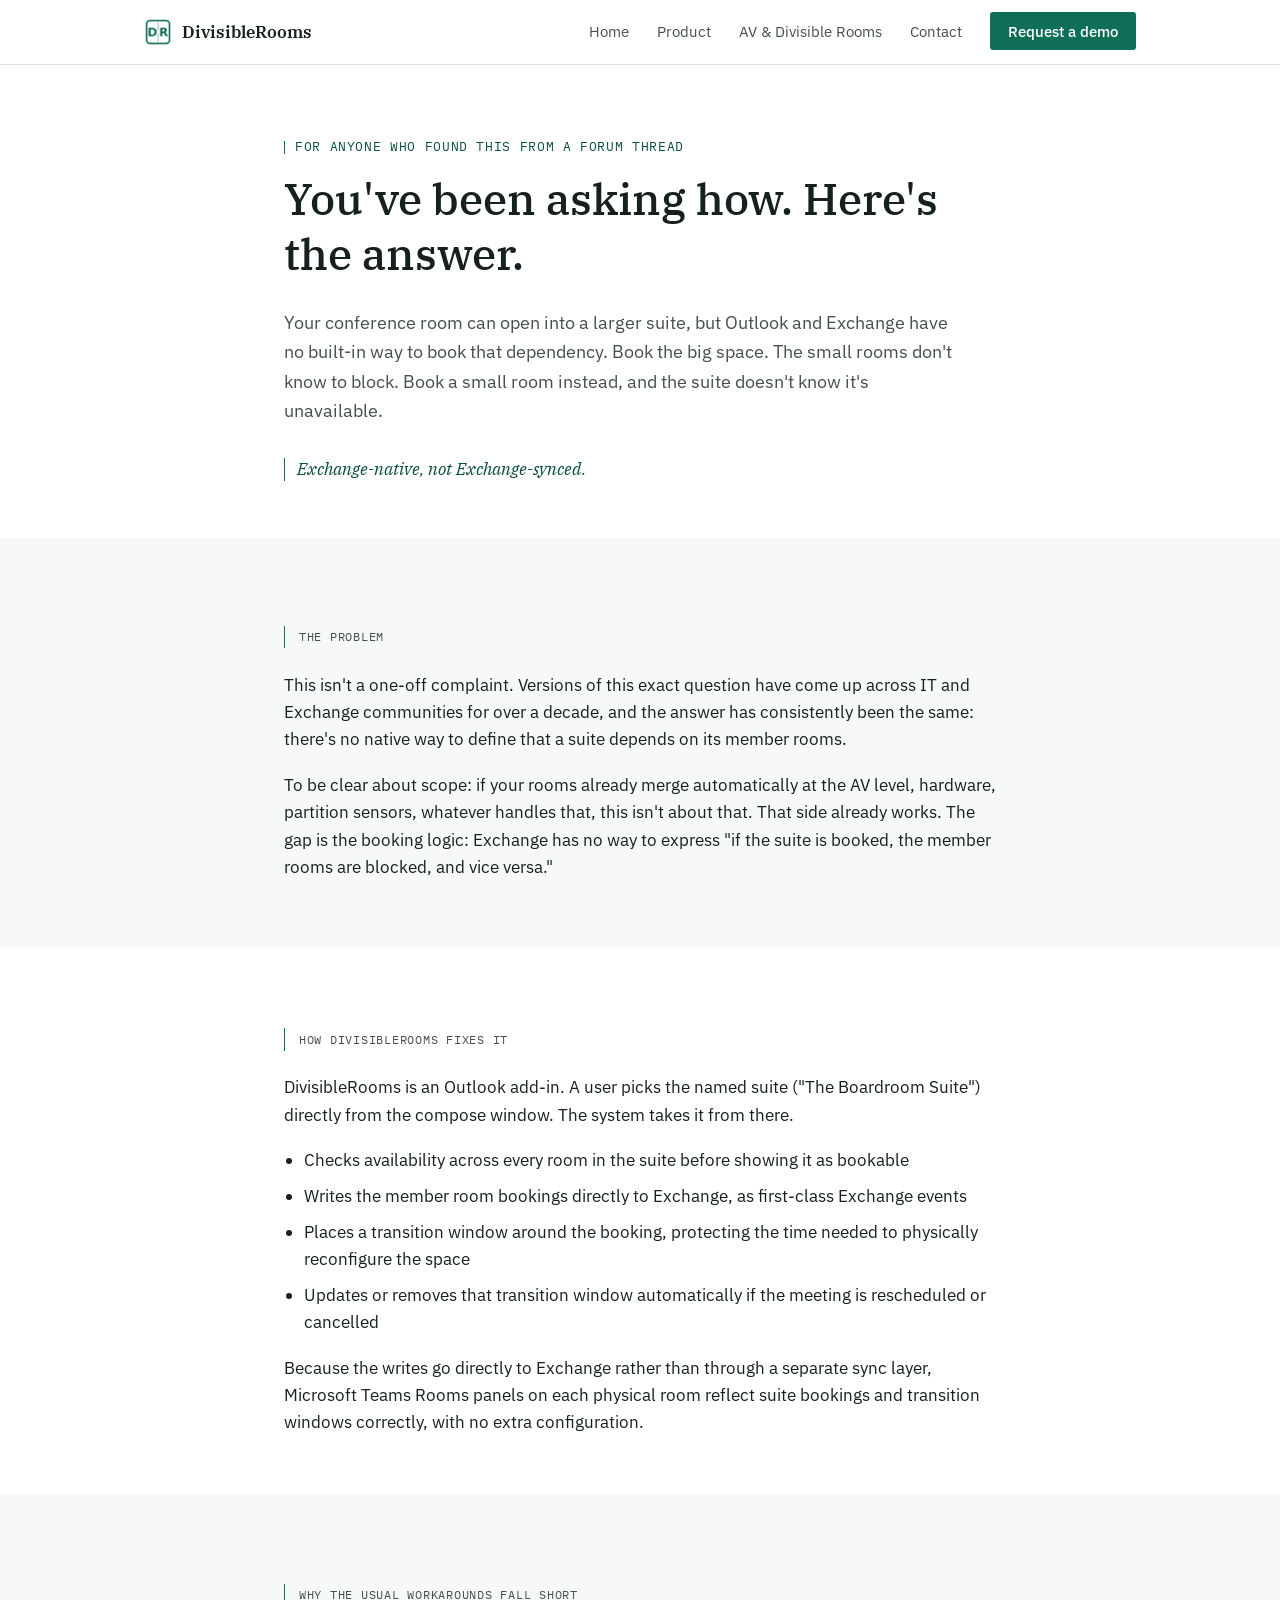
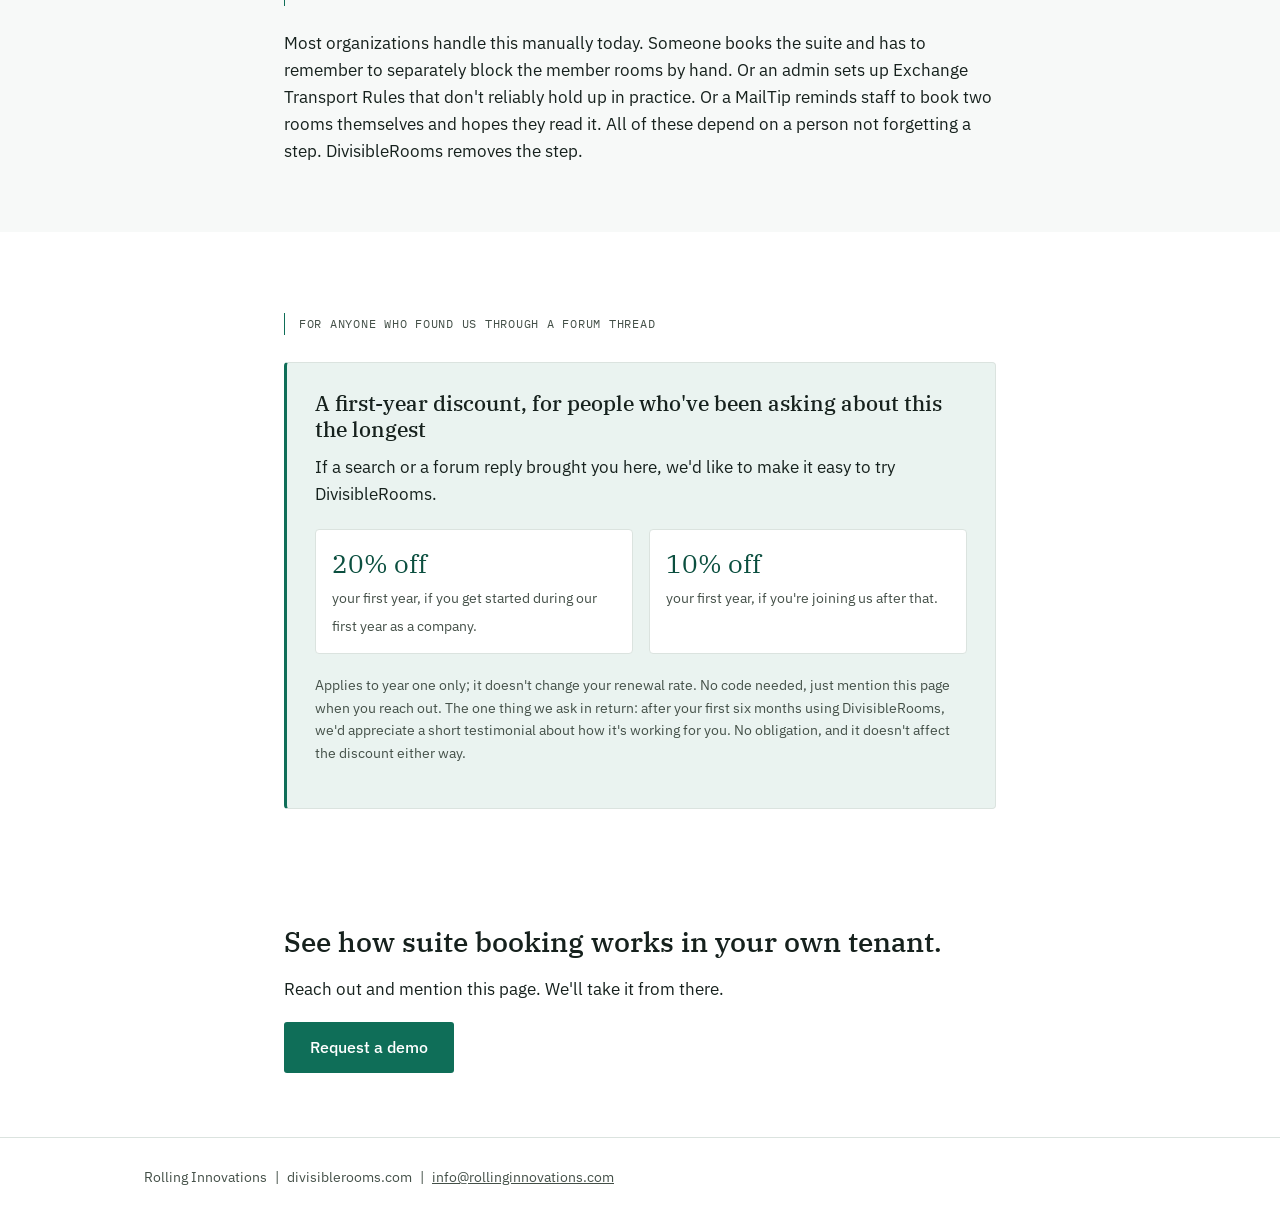
==== room-booking-solved/index.html @ 85475552 "Publish room-booking-solved landing page; site-wide title/meta standardization; 4th differentiator c" ====
<!DOCTYPE html>
<html lang="en">
<head>
<meta charset="UTF-8">
<meta name="viewport" content="width=device-width, initial-scale=1.0">
<title>Divisible Room Booking in Outlook, Solved | DivisibleRooms</title>
<meta name="description" content="Rooms that combine into one space still need to be booked correctly in Exchange. Here's why that's hard, and how DivisibleRooms closes the gap.">
<link rel="canonical" href="https://divisiblerooms.com/room-booking-solved">

<link rel="icon" href="/assets/img/logo.png">
<link rel="preconnect" href="https://fonts.googleapis.com">
<link rel="preconnect" href="https://fonts.gstatic.com" crossorigin>
<link href="https://fonts.googleapis.com/css2?family=IBM+Plex+Serif:wght@400;500;600&family=IBM+Plex+Sans:wght@400;500;600&family=IBM+Plex+Mono:wght@400;500&display=swap" rel="stylesheet">

<style>
  :root{
    --brand: #0f6e58;
    --brand-dark: #0b4f3f;
    --brand-tint: #eaf3f0;
    --ink: #16211d;
    --ink-soft: #445048;
    --line: #dbe3df;
    --bg: #ffffff;
    --bg-alt: #f7f9f8;
    --max: 760px;
  }

  *{ box-sizing: border-box; }
  html{ scroll-behavior: smooth; }
  body{
    margin:0;
    font-family: 'IBM Plex Sans', -apple-system, BlinkMacSystemFont, sans-serif;
    color: var(--ink);
    background: var(--bg);
    line-height: 1.6;
    font-size: 17px;
  }
  h1,h2,h3{
    font-family: 'IBM Plex Serif', Georgia, serif;
    font-weight: 500;
    line-height: 1.25;
    margin: 0 0 0.6em 0;
    color: var(--ink);
  }
  h1{ font-size: clamp(2rem, 4.5vw, 2.75rem); }
  h2{ font-size: clamp(1.4rem, 3vw, 1.75rem); }
  p{ margin: 0 0 1.1em 0; }
  a{ color: var(--brand-dark); }
  .mono{ font-family: 'IBM Plex Mono', monospace; }

  .wrap{ max-width: var(--max); margin: 0 auto; padding: 0 24px; }

  /* --- nav, matches site-wide pattern --- */
  header.site-nav{
    border-bottom: 1px solid var(--line);
  }
  .nav-inner{
    max-width: 1040px; margin: 0 auto; padding: 18px 24px;
    display:flex; align-items:center; justify-content:space-between;
  }
  .nav-inner .logo{ display:flex; align-items:center; gap:10px; font-family:'IBM Plex Serif'; font-weight:600; font-size:1.05rem; color:var(--ink); text-decoration:none; }
  .nav-inner .logo img{ height:28px; width:28px; }
  .nav-links{ display:flex; align-items:center; gap:28px; list-style:none; margin:0; padding:0; }
  .nav-links a{ text-decoration:none; color:var(--ink-soft); font-size:0.95rem; }
  .nav-links a:hover{ color:var(--brand-dark); }
  .nav-cta{
    background:var(--brand); color:#fff !important; padding:9px 18px; border-radius:3px;
    font-size:0.92rem; font-weight:500;
  }
  .nav-toggle{ display:none; }

  /* --- signature motif: the D|R divider bar from the mark --- */
  .rule-label{
    display:flex; align-items:center; gap:14px; margin: 2.4em 0 1.4em 0;
  }
  .rule-label .bar{ width:1px; height:1.3em; background: var(--brand); flex-shrink:0; }
  .rule-label span{
    font-family:'IBM Plex Mono'; font-size:0.78rem; letter-spacing:0.06em;
    text-transform:uppercase; color: var(--ink-soft);
  }

  /* --- hero --- */
  .hero{ padding: 72px 0 48px 0; }
  .hero .eyebrow{
    font-family:'IBM Plex Mono'; font-size:0.8rem; letter-spacing:0.05em;
    color: var(--brand-dark); text-transform:uppercase; margin-bottom:14px;
    display:flex; align-items:center; gap:10px;
  }
  .hero .eyebrow .bar{ width:1px; height:1em; background:var(--brand); }
  .hero p.lede{ font-size:1.15rem; color: var(--ink-soft); max-width: 62ch; }
  .anchor-phrase{
    display:inline-flex; align-items:center; gap:12px;
    font-family:'IBM Plex Serif'; font-style:italic; font-size:1.05rem;
    color: var(--brand-dark); margin-top: 0.6em;
  }
  .anchor-phrase .bar{ width:1px; height:1.4em; background:var(--brand); }

  /* --- sections --- */
  section{ padding: 40px 0; }
  section.alt{ background: var(--bg-alt); }
  section.alt .wrap{ padding-top: 8px; padding-bottom: 8px; }

  ul.tight{ padding-left: 1.2em; margin: 0 0 1.1em 0; }
  ul.tight li{ margin-bottom: 0.5em; }

  /* --- offer callout --- */
  .offer{
    background: var(--brand-tint);
    border: 1px solid var(--line);
    border-left: 3px solid var(--brand);
    border-radius: 4px;
    padding: 28px 28px;
    margin: 1.6em 0;
  }
  .offer h2{ font-size: 1.3rem; margin-bottom: 0.5em; }
  .offer .terms{ display:grid; grid-template-columns: 1fr 1fr; gap: 16px; margin: 1.2em 0; }
  .offer .term{ background:#fff; border:1px solid var(--line); border-radius:4px; padding:14px 16px; }
  .offer .term .pct{ font-family:'IBM Plex Serif'; font-size:1.6rem; color: var(--brand-dark); display:block; }
  .offer .term .desc{ font-size:0.88rem; color: var(--ink-soft); }
  .offer .fine{ font-size:0.88rem; color: var(--ink-soft); }
  @media (max-width: 560px){ .offer .terms{ grid-template-columns: 1fr; } }

  /* --- cta --- */
  .cta-block{
    text-align:left; padding: 48px 0 64px 0;
  }
  .btn-primary{
    display:inline-block; background: var(--brand); color:#fff; text-decoration:none;
    padding: 13px 26px; border-radius:3px; font-weight:500; font-size:1rem;
  }
  .btn-primary:hover{ background: var(--brand-dark); }

  footer{
    border-top: 1px solid var(--line);
    padding: 28px 0; font-size:0.88rem; color: var(--ink-soft);
  }
  footer .wrap{ max-width:1040px; display:flex; gap:8px; flex-wrap:wrap; }
  footer a{ color: var(--ink-soft); }

  @media (max-width: 640px){
    .nav-links{ display:none; }
    .hero{ padding: 48px 0 32px 0; }
  }
</style>
</head>
<body>

<header class="site-nav">
  <div class="nav-inner">
    <a class="logo" href="/index.html">
      <img src="/assets/img/logo.png" alt="DivisibleRooms">
      DivisibleRooms
    </a>
    <ul class="nav-links">
      <li><a href="/index.html">Home</a></li>
      <li><a href="/product.html">Product</a></li>
      <li><a href="/av-integration.html">AV &amp; Divisible Rooms</a></li>
      <li><a href="/contact.html">Contact</a></li>
      <li><a href="/contact.html" class="nav-cta">Request a demo</a></li>
    </ul>
  </div>
</header>

<main>

  <section class="hero">
    <div class="wrap">
      <div class="eyebrow"><span class="bar"></span>For anyone who found this from a forum thread</div>
      <h1>You've been asking how. Here's the answer.</h1>
      <p class="lede">Your conference room can open into a larger suite, but Outlook and Exchange have no built-in way to book that dependency. Book the big space. The small rooms don't know to block. Book a small room instead, and the suite doesn't know it's unavailable.</p>
      <div class="anchor-phrase"><span class="bar"></span>Exchange-native, not Exchange-synced.</div>
    </div>
  </section>

  <section class="alt">
    <div class="wrap">
      <div class="rule-label"><div class="bar"></div><span>The problem</span></div>
      <p>This isn't a one-off complaint. Versions of this exact question have come up across IT and Exchange communities for over a decade, and the answer has consistently been the same: there's no native way to define that a suite depends on its member rooms.</p>
      <p>To be clear about scope: if your rooms already merge automatically at the AV level, hardware, partition sensors, whatever handles that, this isn't about that. That side already works. The gap is the booking logic: Exchange has no way to express "if the suite is booked, the member rooms are blocked, and vice versa."</p>
    </div>
  </section>

  <section>
    <div class="wrap">
      <div class="rule-label"><div class="bar"></div><span>How DivisibleRooms fixes it</span></div>
      <p>DivisibleRooms is an Outlook add-in. A user picks the named suite ("The Boardroom Suite") directly from the compose window. The system takes it from there.</p>
      <ul class="tight">
        <li>Checks availability across every room in the suite before showing it as bookable</li>
        <li>Writes the member room bookings directly to Exchange, as first-class Exchange events</li>
        <li>Places a transition window around the booking, protecting the time needed to physically reconfigure the space</li>
        <li>Updates or removes that transition window automatically if the meeting is rescheduled or cancelled</li>
      </ul>
      <p>Because the writes go directly to Exchange rather than through a separate sync layer, Microsoft Teams Rooms panels on each physical room reflect suite bookings and transition windows correctly, with no extra configuration.</p>
    </div>
  </section>

  <section class="alt">
    <div class="wrap">
      <div class="rule-label"><div class="bar"></div><span>Why the usual workarounds fall short</span></div>
      <p>Most organizations handle this manually today. Someone books the suite and has to remember to separately block the member rooms by hand. Or an admin sets up Exchange Transport Rules that don't reliably hold up in practice. Or a MailTip reminds staff to book two rooms themselves and hopes they read it. All of these depend on a person not forgetting a step. DivisibleRooms removes the step.</p>
    </div>
  </section>

  <section>
    <div class="wrap">
      <div class="rule-label"><div class="bar"></div><span>For anyone who found us through a forum thread</span></div>
      <div class="offer">
        <h2>A first-year discount, for people who've been asking about this the longest</h2>
        <p>If a search or a forum reply brought you here, we'd like to make it easy to try DivisibleRooms.</p>
        <div class="terms">
          <div class="term">
            <span class="pct">20% off</span>
            <span class="desc">your first year, if you get started during our first year as a company.</span>
          </div>
          <div class="term">
            <span class="pct">10% off</span>
            <span class="desc">your first year, if you're joining us after that.</span>
          </div>
        </div>
        <p class="fine">Applies to year one only; it doesn't change your renewal rate. No code needed, just mention this page when you reach out. The one thing we ask in return: after your first six months using DivisibleRooms, we'd appreciate a short testimonial about how it's working for you. No obligation, and it doesn't affect the discount either way.</p>
      </div>
    </div>
  </section>

  <section class="cta-block">
    <div class="wrap">
      <h2>See how suite booking works in your own tenant.</h2>
      <p>Reach out and mention this page. We'll take it from there.</p>
      <a class="btn-primary" href="/contact.html">Request a demo</a>
    </div>
  </section>

</main>

<footer>
  <div class="wrap">
    <span>Rolling Innovations</span>
    <span>|</span>
    <span>divisiblerooms.com</span>
    <span>|</span>
    <a href="mailto:info@rollinginnovations.com">info@rollinginnovations.com</a>
  </div>
</footer>

</body>
</html>
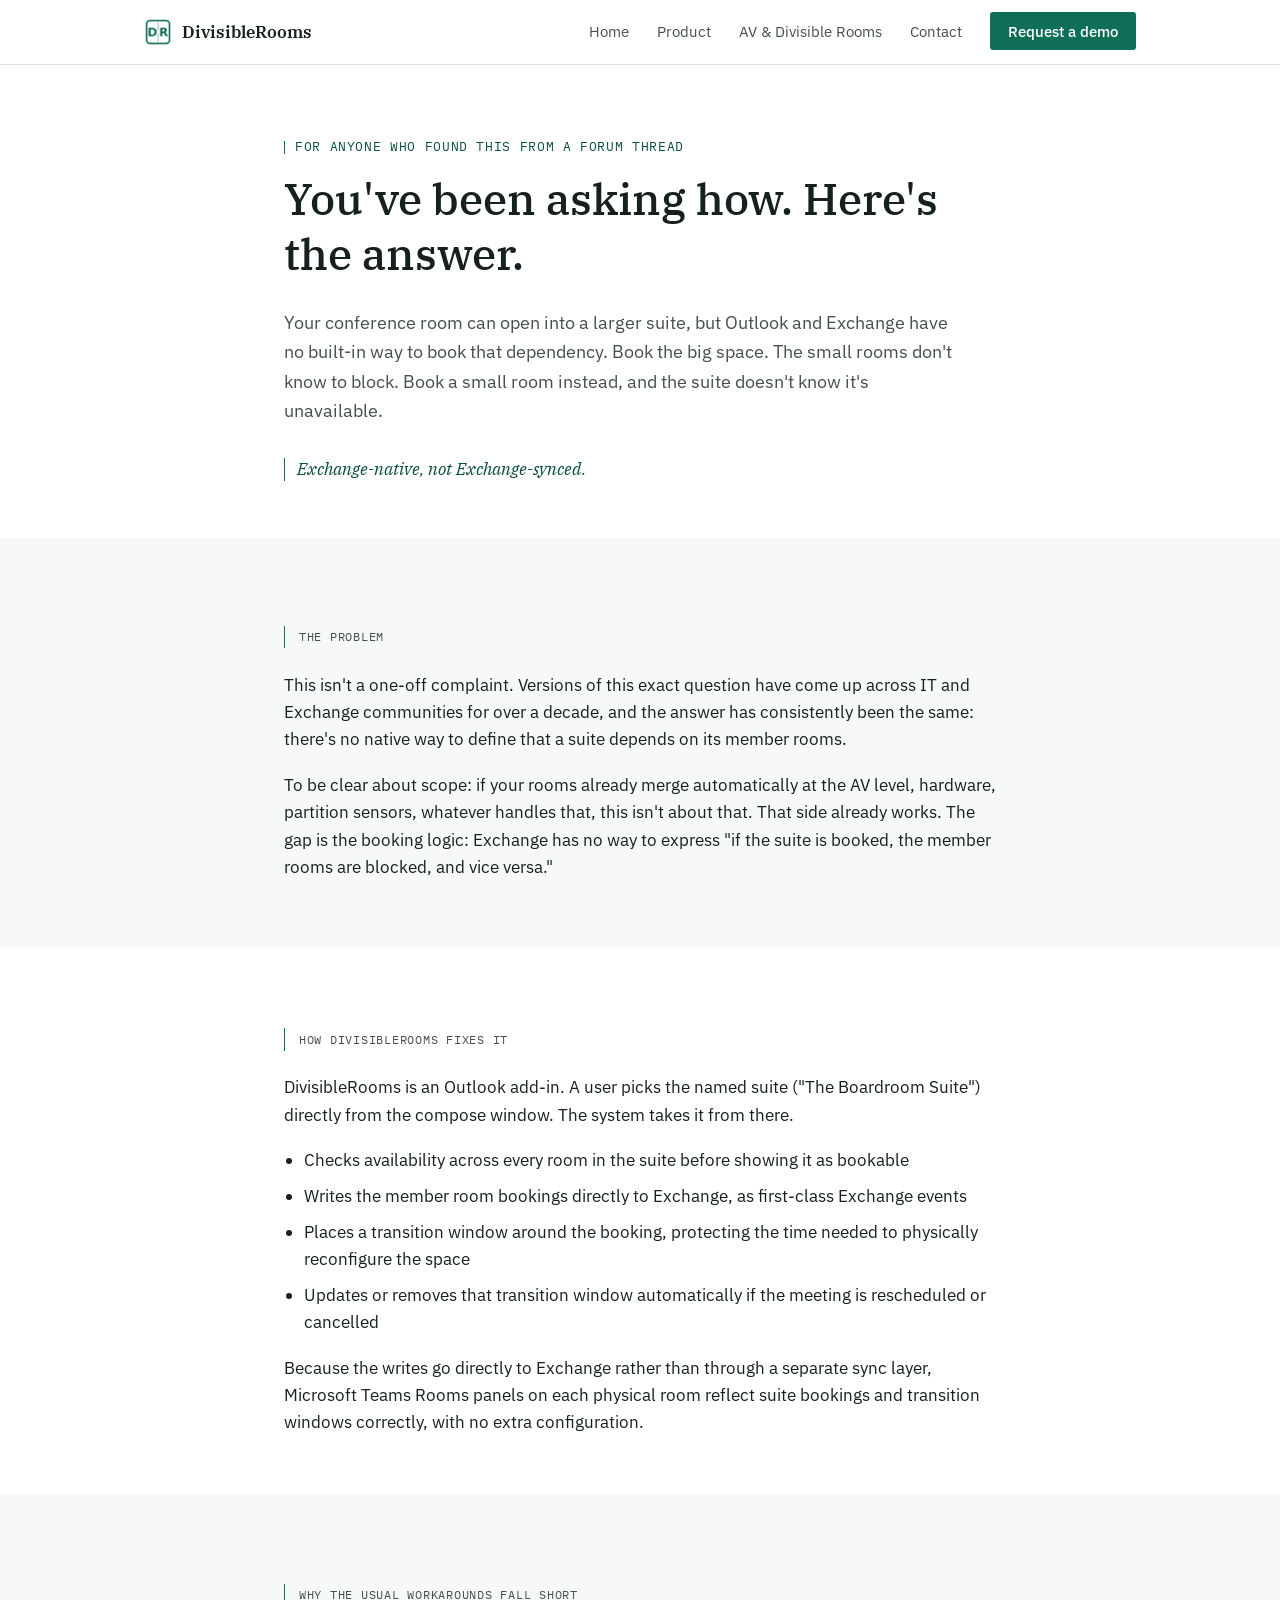
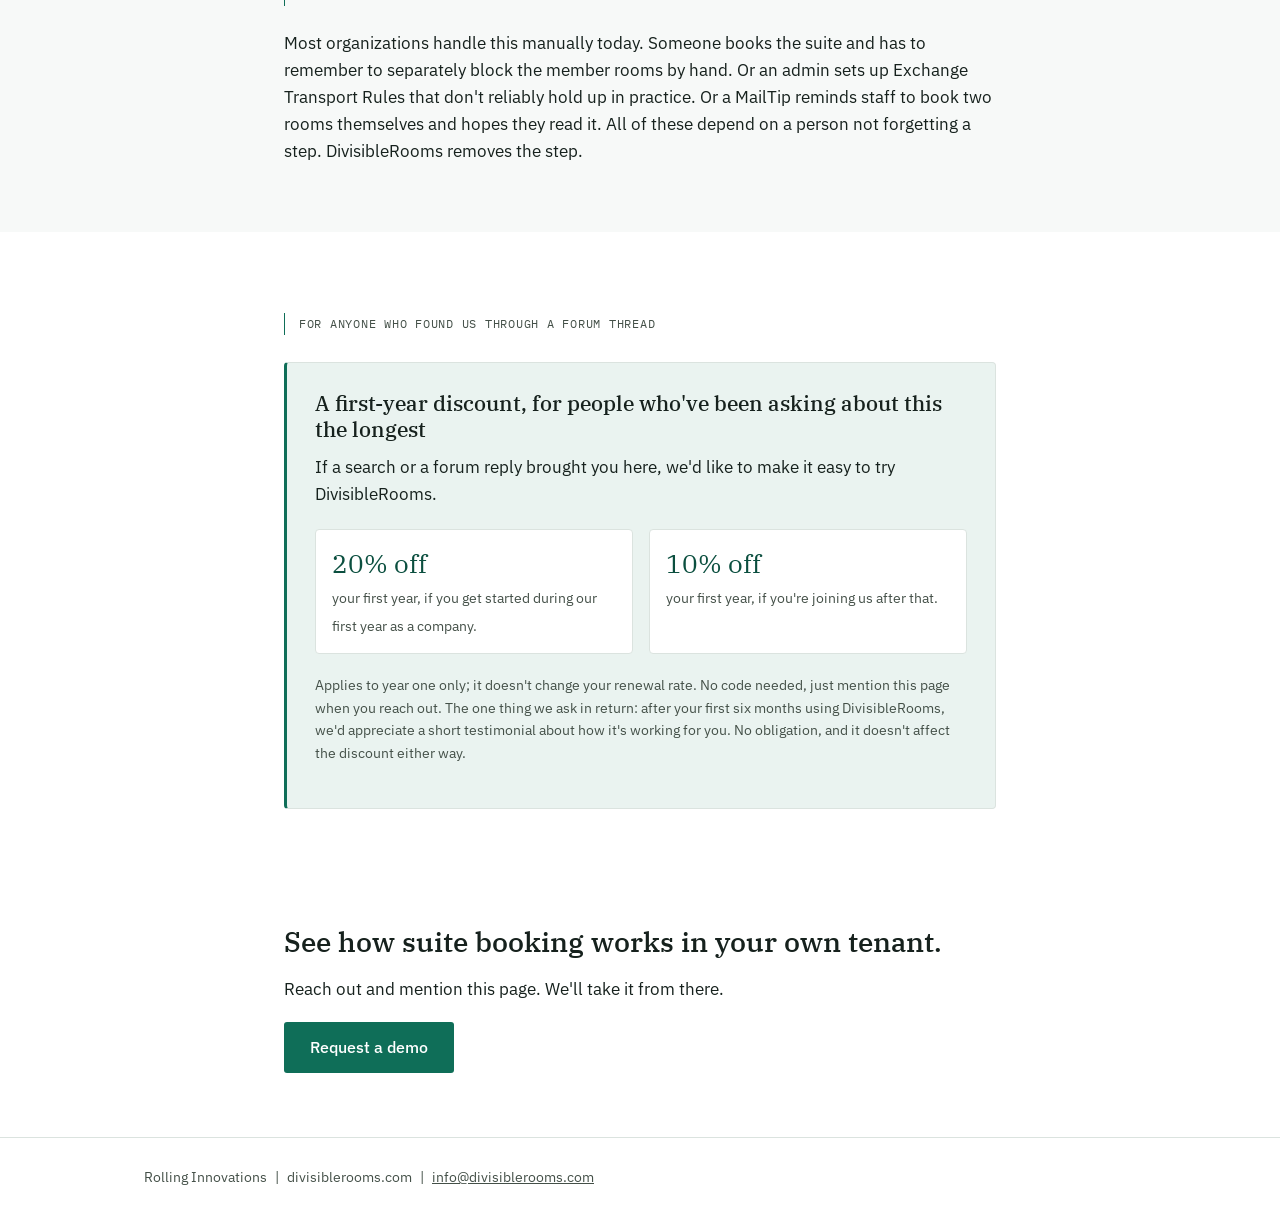
==== commit 3fab7652: "Update all contact email references to info@divisiblerooms.com Site-wide: index.html, product.html, " ====
--- a/room-booking-solved/index.html
+++ b/room-booking-solved/index.html
@@ -238,7 +238,7 @@
     <span>|</span>
     <span>divisiblerooms.com</span>
     <span>|</span>
-    <a href="mailto:info@rollinginnovations.com">info@rollinginnovations.com</a>
+    <a href="mailto:info@divisiblerooms.com">info@divisiblerooms.com</a>
   </div>
 </footer>
 
